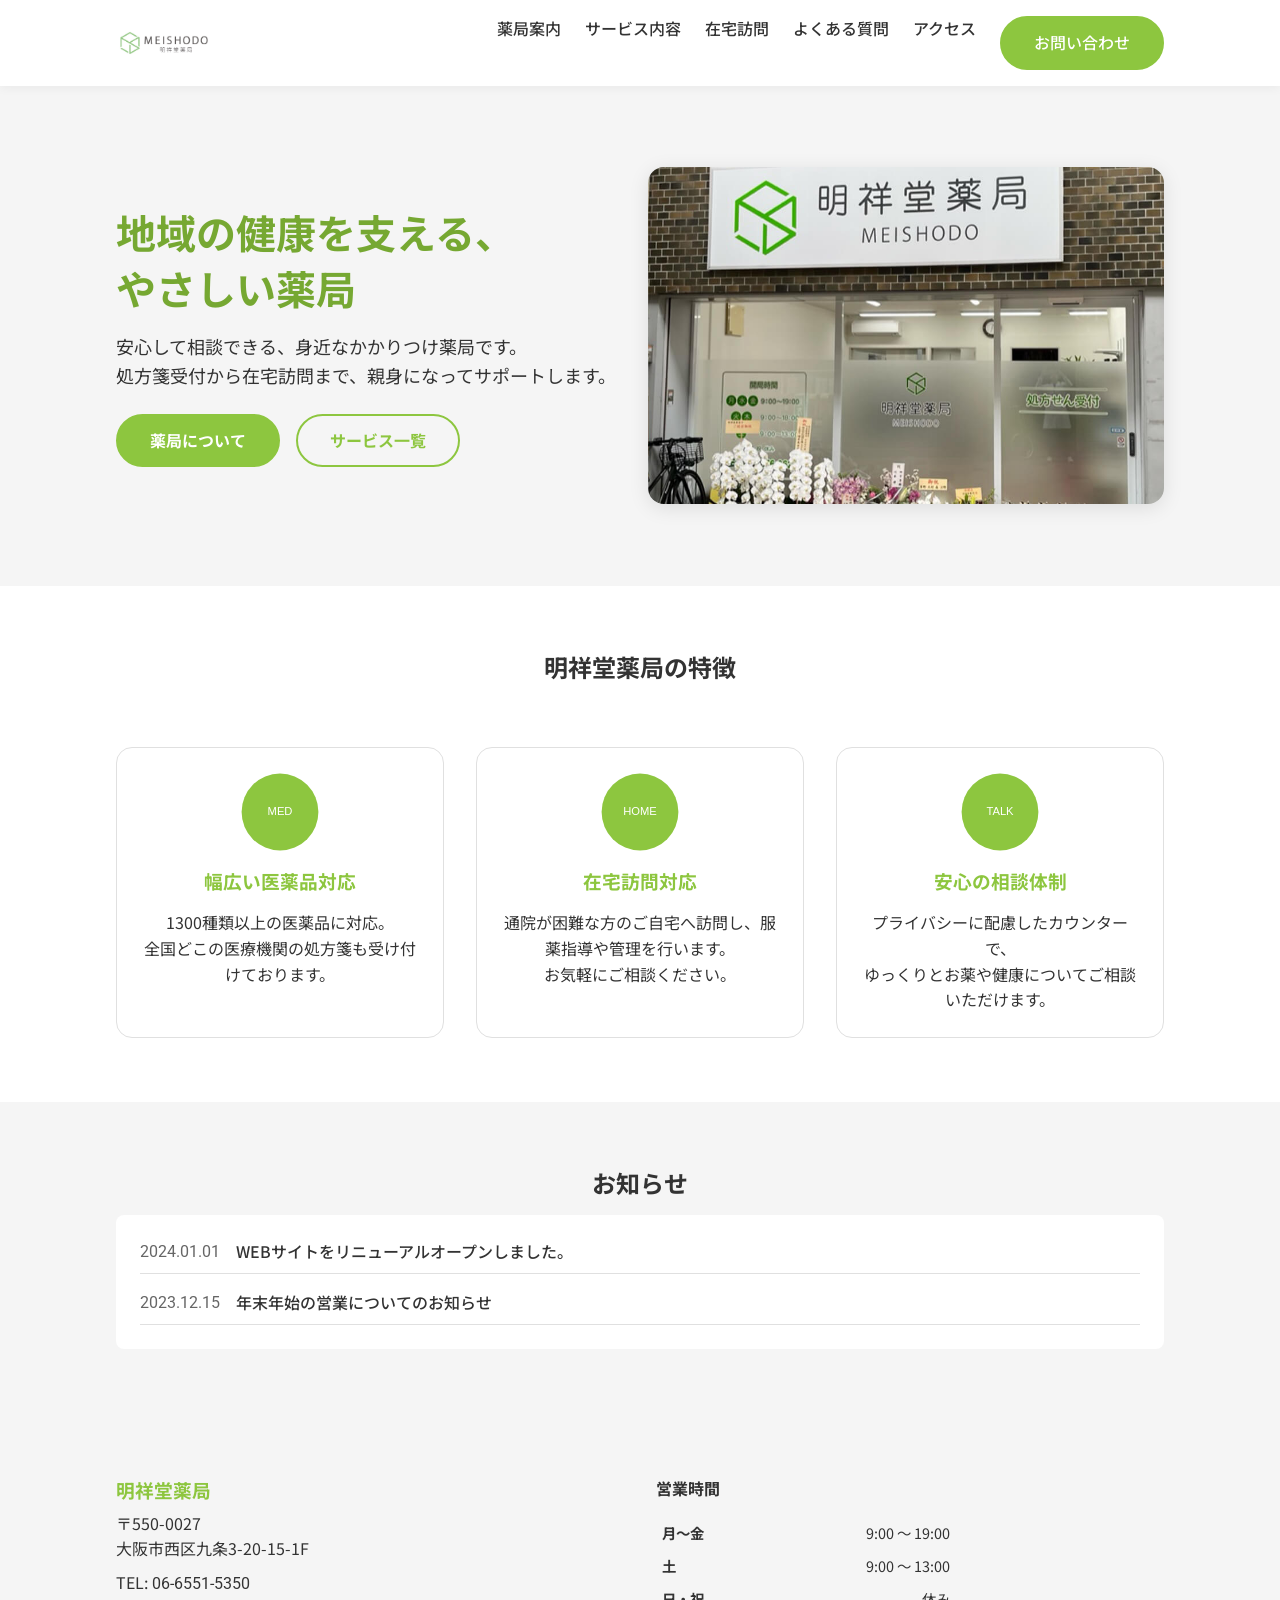
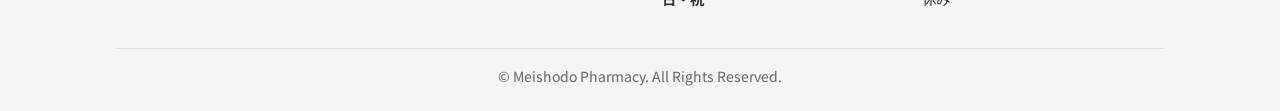
==== web.html @ 58b3be08 "Add files via upload" ====
<!DOCTYPE html>
<html lang="ja">

<head>
    <meta charset="UTF-8">
    <meta name="viewport" content="width=device-width, initial-scale=1.0">
    <title>明祥堂薬局 | 地域の健康を支える、やさしい薬局</title>
    <meta name="description" content="明祥堂薬局は地域住民が安心して利用できる調剤薬局です。処方箋受付、在宅訪問、お薬相談など、地域のあたたかい医療拠点として皆様の健康をサポートします。">
    <link rel="preconnect" href="https://fonts.googleapis.com">
    <link rel="preconnect" href="https://fonts.gstatic.com" crossorigin>
    <link
        href="https://fonts.googleapis.com/css2?family=Noto+Sans+JP:wght@400;500;700&family=Roboto:wght@400;500;700&display=swap"
        rel="stylesheet">
    <link rel="stylesheet" href="css/style.css">
</head>

<body>
    <header class="header">
        <div class="container header-inner">
            <a href="index.html" class="logo">
                <img src="images/logo.png" alt="明祥堂薬局" style="height: 48px; width: auto;">
            </a>
            <nav>
                <ul class="nav-menu">
                    <li><a href="pharmacy.html" class="nav-link">薬局案内</a></li>
                    <li><a href="services.html" class="nav-link">サービス内容</a></li>
                    <li><a href="homecare.html" class="nav-link">在宅訪問</a></li>
                    <li><a href="faq.html" class="nav-link">よくある質問</a></li>
                    <li><a href="access.html" class="nav-link">アクセス</a></li>
                    <li><a href="contact.html" class="nav-link btn btn-primary">お問い合わせ</a></li>
                </ul>
            </nav>
        </div>
    </header>

    <main>
        <!-- Hero Section -->
        <section class="hero section" style="background-color: var(--color-sub); padding: 0;">
            <div class="container d-flex align-center gap-md" style="min-height: 500px; flex-wrap: wrap;">
                <div style="flex: 1; min-width: 300px; padding: var(--spacing-xl) 0;">
                    <h1 style="font-size: 2.5rem; margin-bottom: var(--spacing-md); color: var(--color-main-dark);">
                        地域の健康を支える、<br>やさしい薬局</h1>
                    <p style="font-size: 1.125rem; margin-bottom: var(--spacing-lg);">
                        安心して相談できる、身近なかかりつけ薬局です。<br>処方箋受付から在宅訪問まで、親身になってサポートします。</p>
                    <div class="d-flex gap-md">
                        <a href="pharmacy.html" class="btn btn-primary">薬局について</a>
                        <a href="services.html" class="btn btn-outline">サービス一覧</a>
                    </div>
                </div>
                <div style="flex: 1; min-width: 300px;">
                    <img src="images/hero_pharmacy.svg" alt="明祥堂薬局の受付と笑顔の薬剤師"
                        style="width: 100%; border-radius: var(--radius-lg); box-shadow: 0 4px 20px rgba(0,0,0,0.1);">
                </div>
            </div>
        </section>

        <!-- Features Section -->
        <section class="section">
            <div class="container">
                <h2 class="text-center" style="margin-bottom: var(--spacing-xxl);">明祥堂薬局の特徴</h2>
                <div
                    style="display: grid; grid-template-columns: repeat(auto-fit, minmax(300px, 1fr)); gap: var(--spacing-xl);">
                    <!-- Feature 1 -->
                    <div
                        style="text-align: center; padding: var(--spacing-lg); border: 1px solid var(--color-border); border-radius: var(--radius-lg);">
                        <div style="width: 80px; height: 80px; margin: 0 auto var(--spacing-md);">
                            <img src="images/icon_medicine.svg" alt="薬のアイコン"
                                style="width: 100%; height: 100%; object-fit: contain;">
                        </div>
                        <h3 style="color: var(--color-main);">幅広い医薬品対応</h3>
                        <p>1300種類以上の医薬品に対応。<br>全国どこの医療機関の処方箋も受け付けております。</p>
                    </div>
                    <!-- Feature 2 -->
                    <div
                        style="text-align: center; padding: var(--spacing-lg); border: 1px solid var(--color-border); border-radius: var(--radius-lg);">
                        <div style="width: 80px; height: 80px; margin: 0 auto var(--spacing-md);">
                            <img src="images/icon_home.svg" alt="家のアイコン"
                                style="width: 100%; height: 100%; object-fit: contain;">
                        </div>
                        <h3 style="color: var(--color-main);">在宅訪問対応</h3>
                        <p>通院が困難な方のご自宅へ訪問し、服薬指導や管理を行います。<br>お気軽にご相談ください。</p>
                    </div>
                    <!-- Feature 3 -->
                    <div
                        style="text-align: center; padding: var(--spacing-lg); border: 1px solid var(--color-border); border-radius: var(--radius-lg);">
                        <div style="width: 80px; height: 80px; margin: 0 auto var(--spacing-md);">
                            <img src="images/icon_consult.svg" alt="相談のアイコン"
                                style="width: 100%; height: 100%; object-fit: contain;">
                        </div>
                        <h3 style="color: var(--color-main);">安心の相談体制</h3>
                        <p>プライバシーに配慮したカウンターで、<br>ゆっくりとお薬や健康についてご相談いただけます。</p>
                    </div>
                </div>
            </div>
        </section>

        <!-- News Placeholder (Optional) -->
        <section class="section" style="background-color: var(--color-sub);">
            <div class="container">
                <h2 class="text-center">お知らせ</h2>
                <div style="background: #fff; padding: var(--spacing-lg); border-radius: var(--radius-md);">
                    <ul style="display: flex; flex-direction: column; gap: var(--spacing-md);">
                        <li
                            style="display: flex; gap: var(--spacing-md); border-bottom: 1px solid var(--color-border); padding-bottom: var(--spacing-sm);">
                            <span class="en-text" style="color: var(--color-text-light);">2024.01.01</span>
                            <a href="#" style="font-weight: 500;">WEBサイトをリニューアルオープンしました。</a>
                        </li>
                        <li
                            style="display: flex; gap: var(--spacing-md); border-bottom: 1px solid var(--color-border); padding-bottom: var(--spacing-sm);">
                            <span class="en-text" style="color: var(--color-text-light);">2023.12.15</span>
                            <a href="#" style="font-weight: 500;">年末年始の営業についてのお知らせ</a>
                        </li>
                    </ul>
                </div>
            </div>
        </section>
    </main>

    <footer class="footer">
        <div class="container">
            <div class="footer-content">
                <div class="footer-info">
                    <h3>明祥堂薬局</h3>
                    <p>〒550-0027<br>大阪市西区九条3-20-15-1F</p>
                    <p style="margin-top: var(--spacing-sm);">TEL: <span class="en-text">06-6551-5350</span></p>
                </div>
                <div>
                    <h4>営業時間</h4>
                    <table style="width: 100%; max-width: 300px; font-size: 0.9rem;">
                        <tr style="border-bottom: 1px solid rgba(0,0,0,0.1);">
                            <th style="text-align: left; padding: 4px;">月〜金</th>
                            <td style="text-align: right; padding: 4px;">9:00 〜 19:00</td>
                        </tr>
                        <tr style="border-bottom: 1px solid rgba(0,0,0,0.1);">
                            <th style="text-align: left; padding: 4px;">土</th>
                            <td style="text-align: right; padding: 4px;">9:00 〜 13:00</td>
                        </tr>
                        <tr>
                            <th style="text-align: left; padding: 4px;">日・祝</th>
                            <td style="text-align: right; padding: 4px;">休み</td>
                        </tr>
                    </table>
                </div>
            </div>
            <div class="copyright">
                <p>&copy; Meishodo Pharmacy. All Rights Reserved.</p>
            </div>
        </div>
    </footer>
</body>

</html>
---- css/style.css ----
@charset "UTF-8";

/* ==========================================================================
   Variables
   ========================================================================== */
:root {
    /* Colors */
    --color-base: #FFFFFF;
    --color-main: #8DC63F;
    --color-main-dark: #76a832;
    --color-sub: #F5F5F5;
    --color-text: #333333;
    --color-text-light: #666666;
    --color-border: #E0E0E0;

    /* Fonts */
    --font-ja: 'Noto Sans JP', 'Yu Gothic', 'YuGothic', sans-serif;
    --font-en: 'Roboto', sans-serif;

    /* Spacing */
    --spacing-xs: 4px;
    --spacing-sm: 8px;
    --spacing-md: 16px;
    --spacing-lg: 24px;
    --spacing-xl: 32px;
    --spacing-xxl: 64px;

    /* Border Radius */
    --radius-sm: 4px;
    --radius-md: 8px;
    --radius-lg: 16px;
    --radius-full: 9999px;

    /* Transitions */
    --transition-fast: 0.2s ease;
}

/* ==========================================================================
   Reset & Base Styles
   ========================================================================== */
*,
*::before,
*::after {
    box-sizing: border-box;
    margin: 0;
    padding: 0;
}

html {
    font-size: 16px;
    scroll-behavior: smooth;
}

body {
    background-color: var(--color-base);
    color: var(--color-text);
    font-family: var(--font-ja);
    line-height: 1.6;
    -webkit-font-smoothing: antialiased;
}

a {
    text-decoration: none;
    color: inherit;
    transition: color var(--transition-fast);
}

ul,
ol {
    list-style: none;
}

img {
    max-width: 100%;
    height: auto;
    vertical-align: bottom;
}

/* ==========================================================================
   Typography
   ========================================================================== */
h1,
h2,
h3,
h4,
h5,
h6 {
    font-weight: 700;
    line-height: 1.4;
    margin-bottom: var(--spacing-md);
}

.en-text {
    font-family: var(--font-en);
}

/* ==========================================================================
   Layout Utilities
   ========================================================================== */
.container {
    width: 100%;
    max-width: 1080px;
    margin: 0 auto;
    padding: 0 var(--spacing-md);
}

.section {
    padding: var(--spacing-xxl) 0;
}

.text-center {
    text-align: center;
}

.text-right {
    text-align: right;
}

.d-flex {
    display: flex;
}

.flex-column {
    flex-direction: column;
}

.justify-between {
    justify-content: space-between;
}

.align-center {
    align-items: center;
}

.gap-md {
    gap: var(--spacing-md);
}

/* ==========================================================================
   Components
   ========================================================================== */
/* Buttons */
.btn {
    display: inline-block;
    padding: 12px 32px;
    border-radius: var(--radius-full);
    font-weight: 700;
    text-align: center;
    cursor: pointer;
    transition: all var(--transition-fast);
}

.btn-primary {
    background-color: var(--color-main);
    color: #fff;
    border: 2px solid var(--color-main);
}

.btn-primary:hover {
    background-color: var(--color-main-dark);
    border-color: var(--color-main-dark);
}

.btn-outline {
    background-color: transparent;
    color: var(--color-main);
    border: 2px solid var(--color-main);
}

.btn-outline:hover {
    background-color: var(--color-main);
    color: #fff;
}

/* Header */
.header {
    background-color: #fff;
    box-shadow: 0 2px 10px rgba(0, 0, 0, 0.05);
    position: sticky;
    top: 0;
    z-index: 1000;
    padding: var(--spacing-md) 0;
}

.header-inner {
    display: flex;
    justify-content: space-between;
    align-items: center;
}

.logo {
    font-size: 1.5rem;
    font-weight: 700;
    color: var(--color-main);
    display: flex;
    align-items: center;
    gap: var(--spacing-sm);
}

.nav-menu {
    display: flex;
    gap: var(--spacing-lg);
}

.nav-link {
    font-weight: 500;
    position: relative;
}

.nav-link::after {
    content: '';
    position: absolute;
    bottom: -4px;
    left: 0;
    width: 0;
    height: 2px;
    background-color: var(--color-main);
    transition: width var(--transition-fast);
}

.nav-link:hover {
    color: var(--color-main);
}

.nav-link:hover::after {
    width: 100%;
}

/* Footer */
.footer {
    background-color: var(--color-sub);
    padding: var(--spacing-xxl) 0 var(--spacing-lg);
    margin-top: auto;
}

.footer-content {
    display: grid;
    grid-template-columns: repeat(auto-fit, minmax(250px, 1fr));
    gap: var(--spacing-xl);
    margin-bottom: var(--spacing-xl);
}

.footer-info h3 {
    color: var(--color-main);
    margin-bottom: var(--spacing-sm);
}

.copyright {
    text-align: center;
    border-top: 1px solid var(--color-border);
    padding-top: var(--spacing-md);
    font-size: 0.875rem;
    color: var(--color-text-light);
}

/* ==========================================================================
   Responsive
   ========================================================================== */
.mobile-menu-btn {
    display: none;
    background: none;
    border: none;
    cursor: pointer;
    width: 30px;
    height: 24px;
    position: relative;
    z-index: 1001;
}

.mobile-menu-btn span {
    display: block;
    width: 100%;
    height: 2px;
    background-color: var(--color-main);
    position: absolute;
    left: 0;
    transition: all 0.3s ease;
}

.mobile-menu-btn span:nth-child(1) {
    top: 0;
}

.mobile-menu-btn span:nth-child(2) {
    top: 11px;
}

.mobile-menu-btn span:nth-child(3) {
    bottom: 0;
}

.mobile-menu-btn.active span:nth-child(1) {
    transform: rotate(45deg);
    top: 11px;
}

.mobile-menu-btn.active span:nth-child(2) {
    opacity: 0;
}

.mobile-menu-btn.active span:nth-child(3) {
    transform: rotate(-45deg);
    bottom: 11px;
}

@media (max-width: 768px) {
    html {
        font-size: 14px;
    }

    .mobile-menu-btn {
        display: block;
    }

    .nav-container {
        position: fixed;
        top: 0;
        right: -100%;
        width: 100%;
        max-width: 300px;
        height: 100vh;
        background-color: #fff;
        padding: 80px 20px 20px;
        box-shadow: -2px 0 10px rgba(0, 0, 0, 0.1);
        transition: right 0.3s ease;
    }

    .nav-container.active {
        right: 0;
    }

    .nav-menu {
        flex-direction: column;
        gap: var(--spacing-lg);
    }

    .section {
        padding: var(--spacing-xl) 0;
    }

    .hero .container {
        flex-direction: column-reverse;
    }

    .footer-content {
        grid-template-columns: 1fr;
    }
}
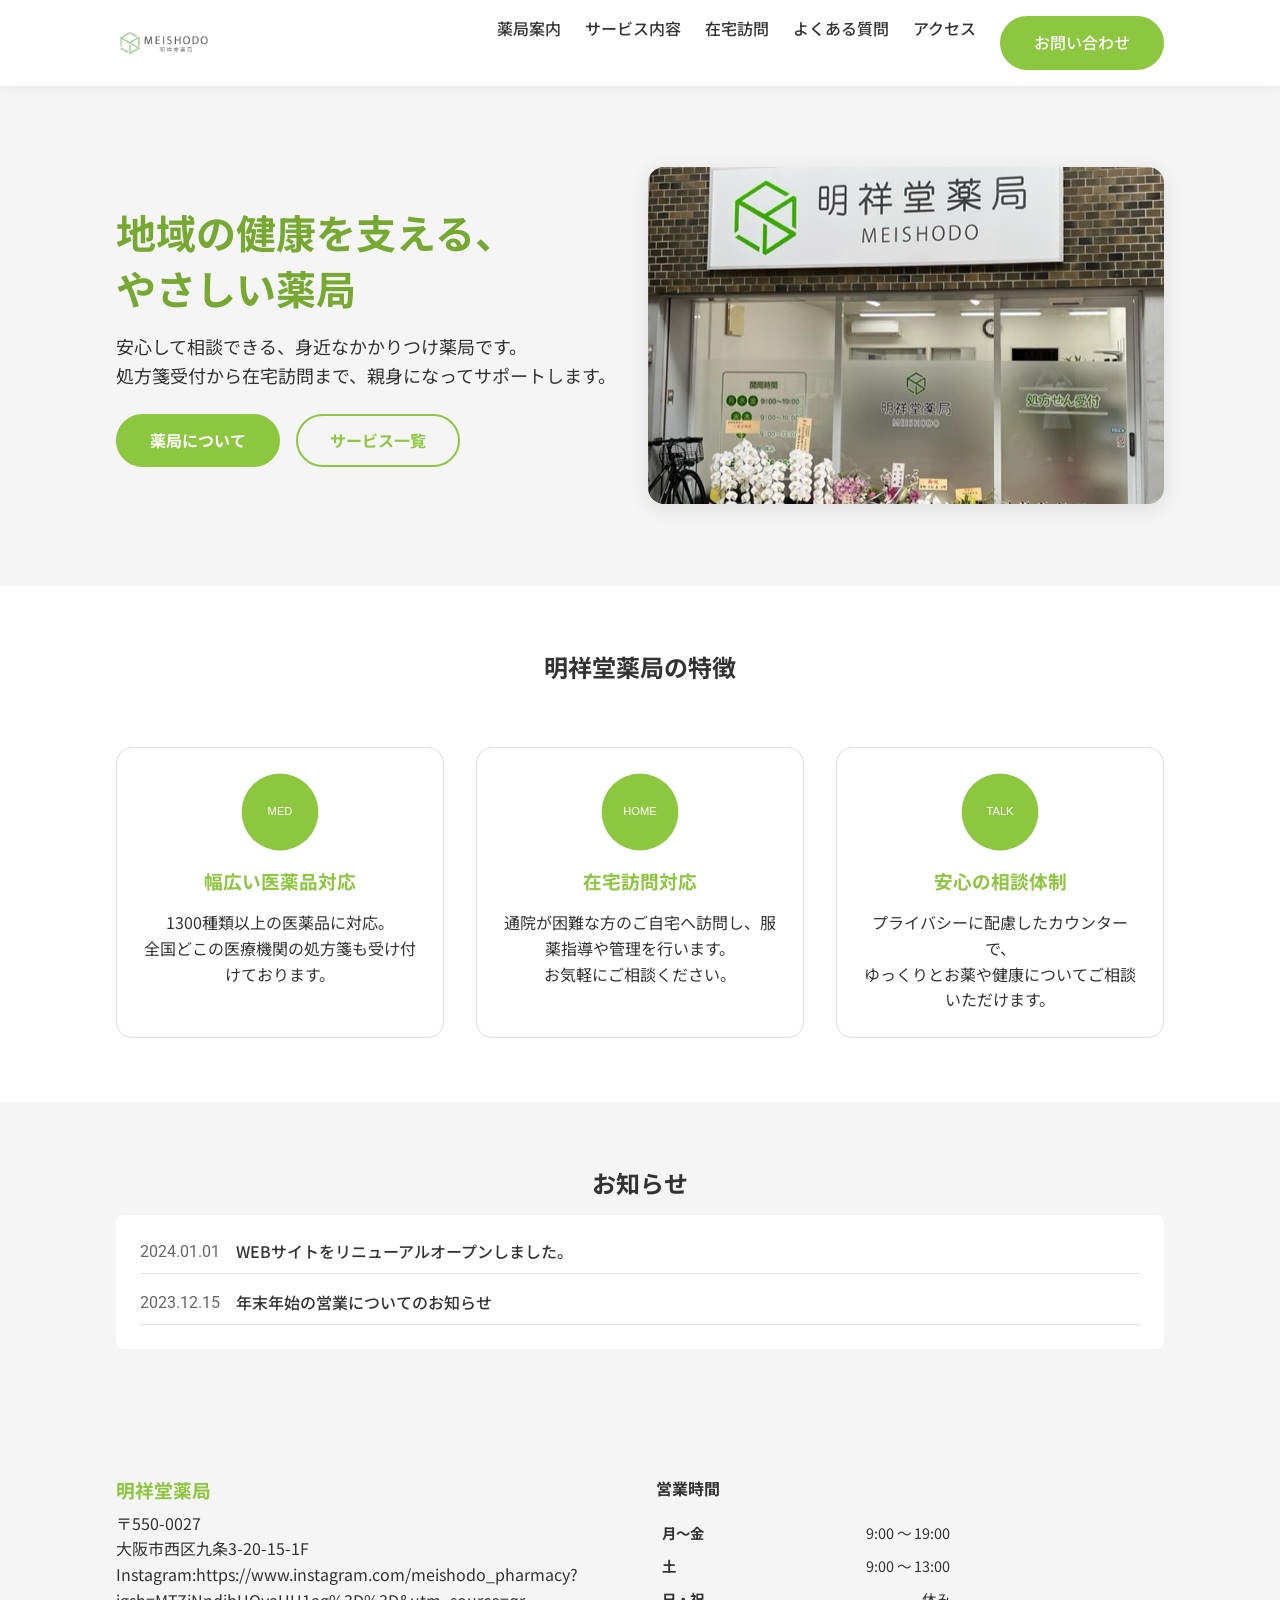
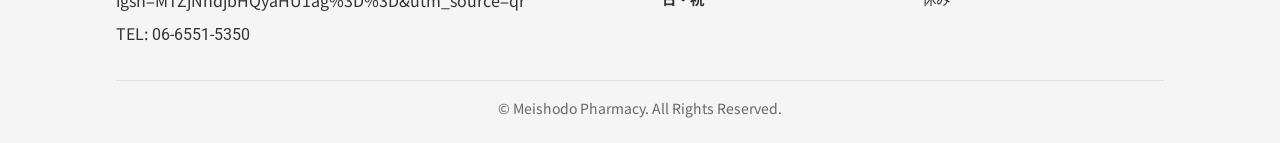
==== commit cf0aea7a: "Update web.html" ====
--- a/web.html
+++ b/web.html
@@ -122,6 +122,7 @@
                 <div class="footer-info">
                     <h3>明祥堂薬局</h3>
                     <p>〒550-0027<br>大阪市西区九条3-20-15-1F</p>
+                    <p>Instagram:https://www.instagram.com/meishodo_pharmacy?igsh=MTZjNndjbHQyaHU1ag%3D%3D&utm_source=qr</p>
                     <p style="margin-top: var(--spacing-sm);">TEL: <span class="en-text">06-6551-5350</span></p>
                 </div>
                 <div>
@@ -149,4 +150,4 @@
     </footer>
 </body>
 
-</html>+</html>
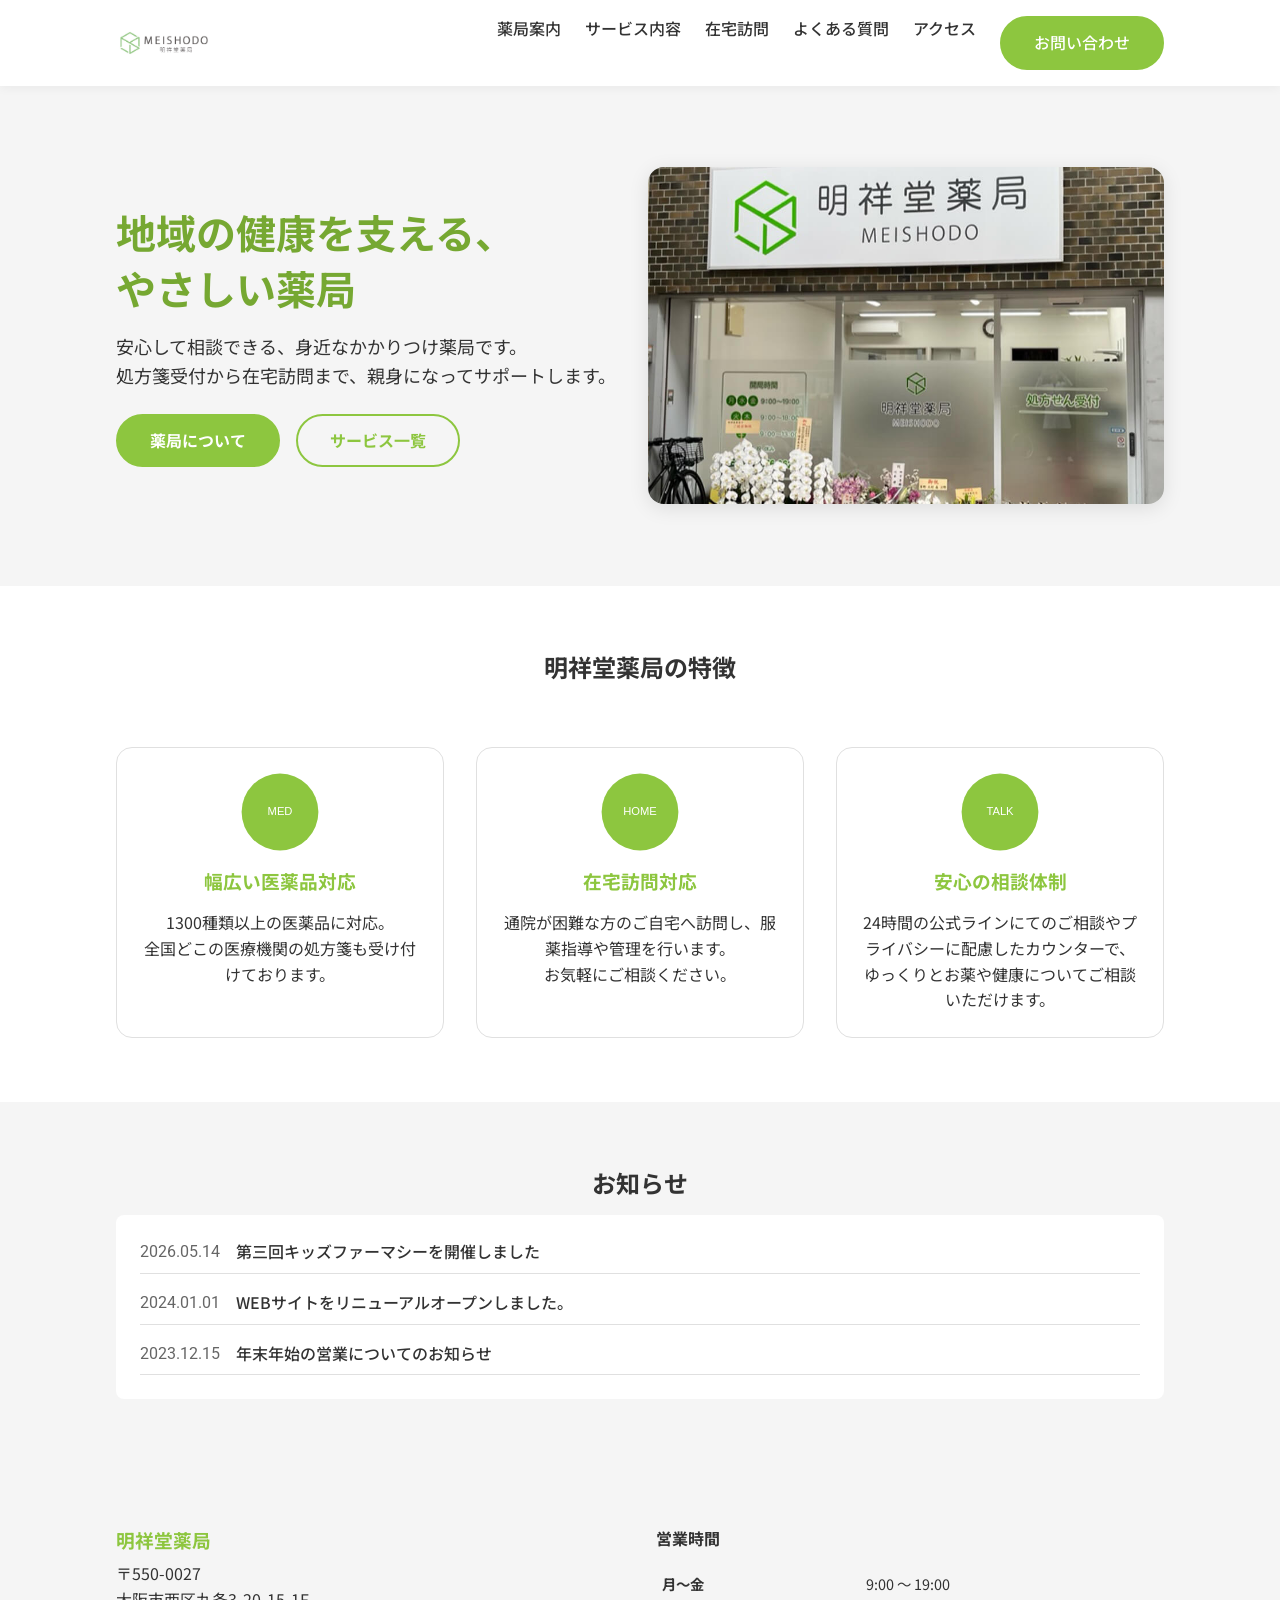
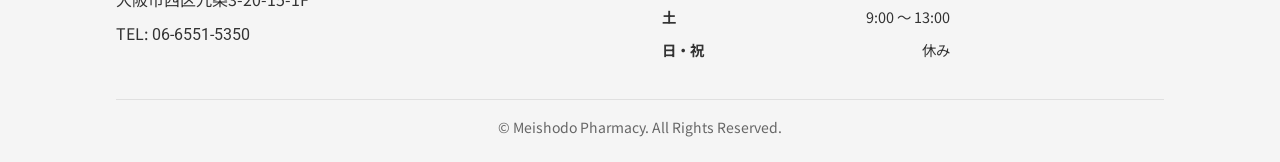
==== commit 98aa7f8f: "Add files via upload" ====
--- a/web.html
+++ b/web.html
@@ -88,7 +88,7 @@
                                 style="width: 100%; height: 100%; object-fit: contain;">
                         </div>
                         <h3 style="color: var(--color-main);">安心の相談体制</h3>
-                        <p>プライバシーに配慮したカウンターで、<br>ゆっくりとお薬や健康についてご相談いただけます。</p>
+                        <p>24時間の公式ラインにてのご相談やプライバシーに配慮したカウンターで、<br>ゆっくりとお薬や健康についてご相談いただけます。</p>
                     </div>
                 </div>
             </div>
@@ -100,6 +100,11 @@
                 <h2 class="text-center">お知らせ</h2>
                 <div style="background: #fff; padding: var(--spacing-lg); border-radius: var(--radius-md);">
                     <ul style="display: flex; flex-direction: column; gap: var(--spacing-md);">
+                        <li
+                            style="display: flex; gap: var(--spacing-md); border-bottom: 1px solid var(--color-border); padding-bottom: var(--spacing-sm);">
+                            <span class="en-text" style="color: var(--color-text-light);">2026.05.14</span>
+                            <a href="news-kids-pharmacy-3.html" style="font-weight: 500;">第三回キッズファーマシーを開催しました</a>
+                        </li>
                         <li
                             style="display: flex; gap: var(--spacing-md); border-bottom: 1px solid var(--color-border); padding-bottom: var(--spacing-sm);">
                             <span class="en-text" style="color: var(--color-text-light);">2024.01.01</span>
@@ -122,7 +127,6 @@
                 <div class="footer-info">
                     <h3>明祥堂薬局</h3>
                     <p>〒550-0027<br>大阪市西区九条3-20-15-1F</p>
-                    <p>Instagram:https://www.instagram.com/meishodo_pharmacy?igsh=MTZjNndjbHQyaHU1ag%3D%3D&utm_source=qr</p>
                     <p style="margin-top: var(--spacing-sm);">TEL: <span class="en-text">06-6551-5350</span></p>
                 </div>
                 <div>
@@ -150,4 +154,4 @@
     </footer>
 </body>
 
-</html>
+</html>
